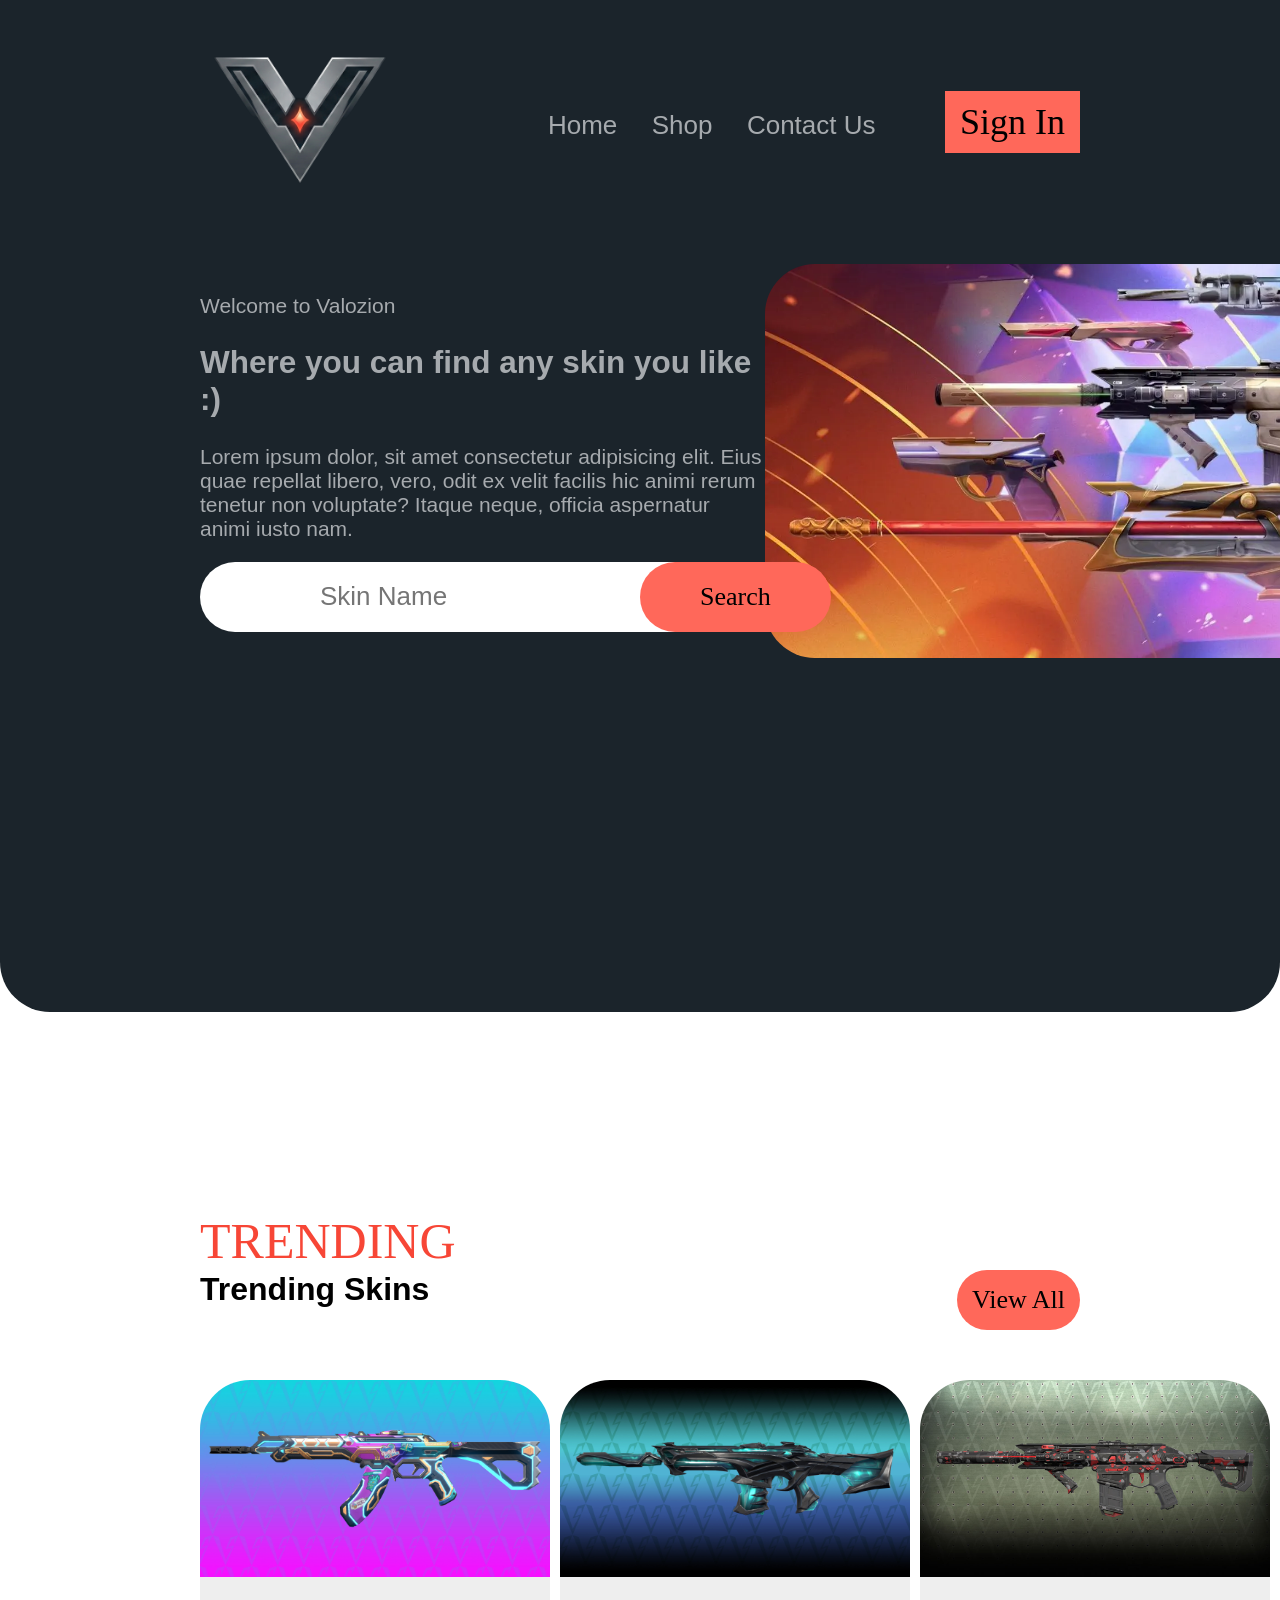
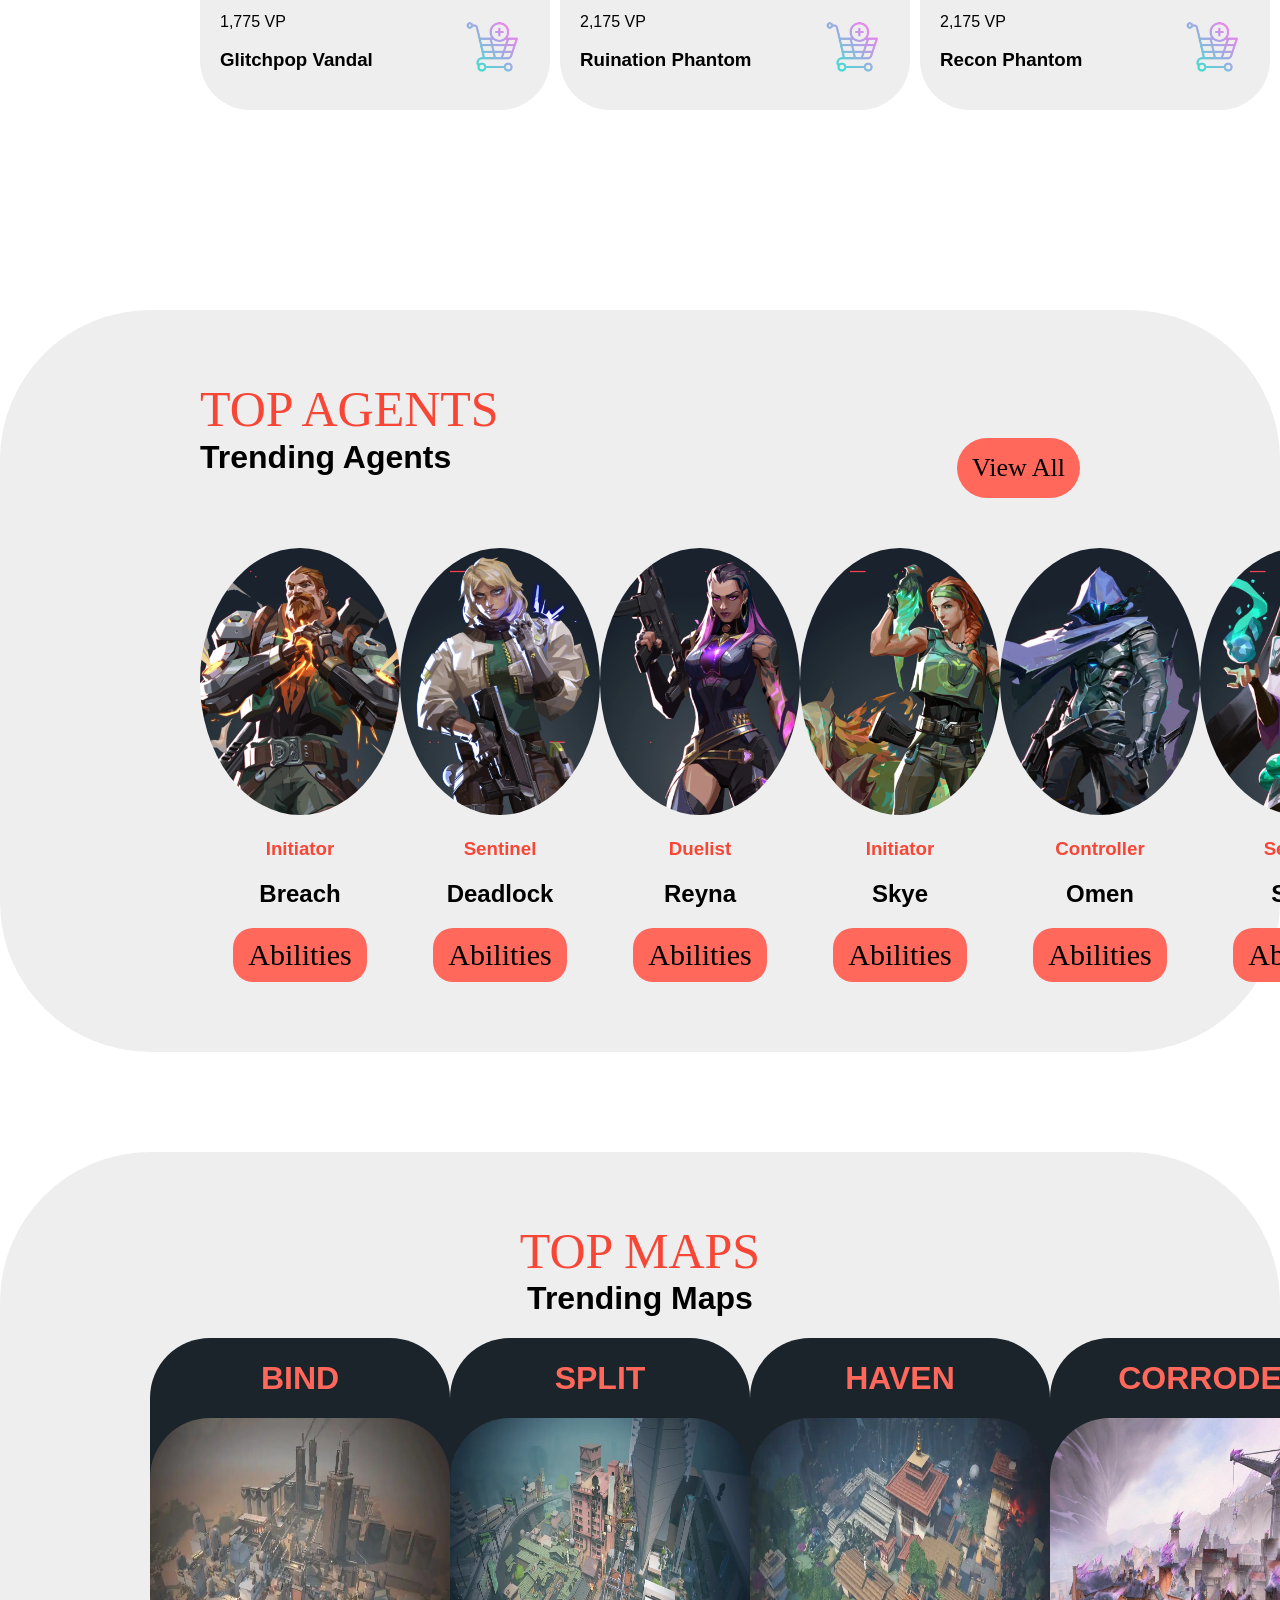
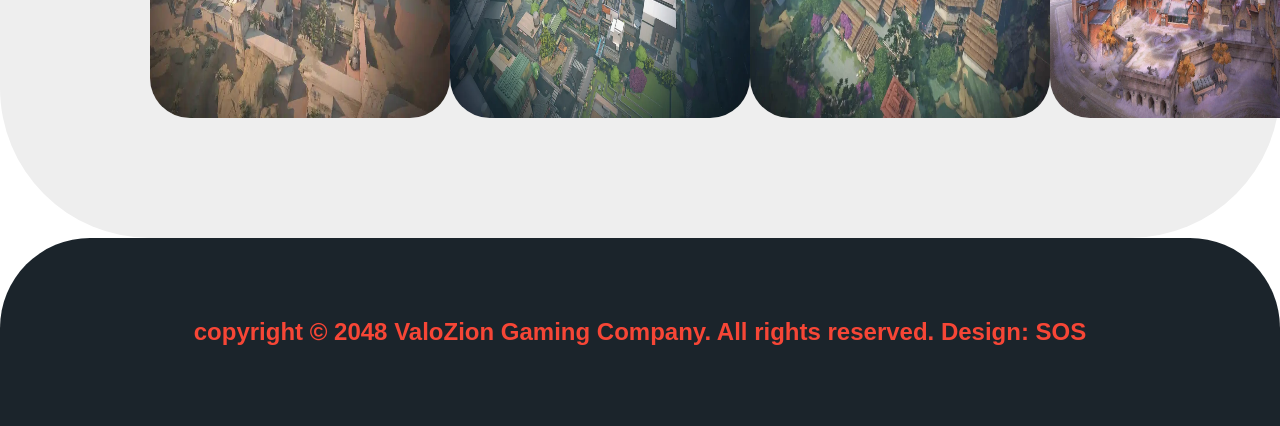
==== index.html @ fcae6635 "Update and rename main.html to index.html" ====
<!DOCTYPE html>
<html lang="en">
<head>
    <meta charset="UTF-8">
    <meta name="viewport" content="width=device-width, initial-scale=1.0">
    <title>ValoZion</title>
    <link rel="stylesheet" href="style.css">
    <link href="https://fonts.cdnfonts.com/css/valorant" rel="stylesheet">
    <link href="https://db.onlinewebfonts.com/c/561f38b1f4570de0fb8a39d691ab058c?family=Tungsten-Bold" rel="stylesheet">
    <link rel="icon" type="image/jpg" href="imgs/logo.png">
</head>
<body>

<!-- Header -->
    <div class="header">
        <a href="html.html">
            <img class="logo" src="imgs/logo.png" alt="Logo">
        </a>
        <div class="header-links">
            <a href="html.html">Home</a>
            <a href="#">Shop</a>
            <a href="contact.html" target="_blank">Contact Us</a>
            <button class="btn">Sign In</button>
        </div>
    </div>

<!-- Landing Page -->
    <div class="land-page">
        <div class="land-left-txt">
            <span>Welcome to Valozion</span>
            <h2>Where you can find any skin you like :)</h2>
            <p>Lorem ipsum dolor, sit amet consectetur adipisicing elit. Eius quae repellat libero, vero, odit ex velit facilis hic animi rerum tenetur non voluptate? Itaque neque, officia aspernatur animi iusto nam.</p>
            <div class="land-searchBar">
                <input type="text" placeholder="Skin Name">
                <button class="srch btn">Search</button>
            </div>
        </div>
        <div class="land-img">
            <img src="imgs/many.webp" alt="GlitchpopVandal" width="400px">
        </div>
    </div>

<!-- Skins Page -->
    <div class="trending-container">
        <span>Trending</span>
        <div class="trending-head">
            <h1>Trending Skins</h1>
            <button class="btn">View All</button>
        </div>

        <div class="trending-cards">
            <div class="trendCard">
                <img src="imgs/skin1.jpg" alt="">
                <div class="card-info">
                    <div class="card-name">
                        <p>1,775 VP</p>
                        <h3>Glitchpop Vandal</h3>
                    </div>
                    <a href="#">
                        <img src="imgs/cart.png" alt="">
                    </a>
                </div>
            </div>
            <div class="trendCard">
                <img src="imgs/skin2.jpg" alt="">
                <div class="card-info">
                    <div class="card-name">
                        <p>2,175 VP</p>
                        <h3>Ruination Phantom</h3>
                    </div>
                    <a href="#">
                        <img src="imgs/cart.png" alt="">
                    </a>
                </div>
            </div>
            <div class="trendCard">
                <img src="imgs/skin3.jpg" alt="">
                <div class="card-info">
                    <div class="card-name">
                        <p>2,175 VP</p>
                        <h3>Recon Phantom</h3>
                    </div>
                    <a href="#">
                        <img src="imgs/cart.png" alt="">
                    </a>
                </div>
            </div>
            <div class="trendCard">
                <img src="imgs/skin5.jpg" alt="">
                <div class="card-info">
                    <div class="card-name">
                        <p>6,575 VP</p>
                        <h3>Champions Karambit</h3>
                    </div>
                    <a href="#">
                        <img src="imgs/cart.png" alt="">
                    </a>
                </div>
            </div>
        </div>
    </div>
<!-- Top Agents -->
        <div class="top-agents-container">
            <span>Top Agents</span>
            <div class="top-agents-head">
                <h1>Trending Agents</h1>
                <button class="btn">View All</button>
            </div>

            <div class="top-agents-cards">
                <div class="topAgentCard">
                    <img src="imgs/top1.png" alt="">

                    <div class="topAgentInfo">
                        <h3>Initiator</h3>
                        <h2>Breach</h2>
                        <button class="btn">Abilities</button>
                    </div>
                </div>
                <div class="topAgentCard">
                    <img src="imgs/top2.png" alt="">

                    <div class="topAgentInfo">
                        <h3>Sentinel</h3>
                        <h2>Deadlock</h2>
                        <button class="btn">Abilities</button>
                    </div>
                </div>
                <div class="topAgentCard">
                    <img src="imgs/top3.png" alt="">

                    <div class="topAgentInfo">
                        <h3>Duelist</h3>
                        <h2>Reyna</h2>
                        <button class="btn">Abilities</button>
                    </div>
                </div>
                <div class="topAgentCard">
                    <img src="imgs/top4.png" alt="">

                    <div class="topAgentInfo">
                        <h3>Initiator</h3>
                        <h2>Skye</h2>
                        <button class="btn">Abilities</button>
                    </div>
                </div>
                <div class="topAgentCard">
                    <img src="imgs/top5.avif" alt="">

                    <div class="topAgentInfo">
                        <h3>Controller</h3>
                        <h2>Omen</h2>
                        <button class="btn">Abilities</button>
                    </div>
                </div>
                <div class="topAgentCard">
                    <img src="imgs/top6.avif" alt="">

                    <div class="topAgentInfo">
                        <h3>Sentinel</h3>
                        <h2>Sage</h2>
                        <button class="btn">Abilities</button>
                    </div>
                </div>
            </div>
        </div>
<!-- Top Maps -->
        <div class="maps-container">
            <span>Top Maps</span>
            <div class="maps-head">
                <h1>Trending Maps</h1>
            </div>

            <div class="maps-cards">
                <div class="mapCard">
                    <h1>BIND</h1>
                    <img src="imgs/map1-bind.webp" alt="">
                </div>
                <div class="mapCard">
                    <h1>SPLIT</h1>
                    <img src="imgs/map2-split.webp" alt="">
                </div>
                <div class="mapCard">
                    <h1>HAVEN</h1>
                    <img src="imgs/map3-haven.webp" alt="">
                </div>
                <div class="mapCard">
                    <h1>CORRODE</h1>
                    <img src="imgs/map4-corrode.jpg" alt="">
                </div>
                <div class="mapCard">
                    <h1>SUNSET</h1>
                    <img src="imgs/map5-sunset.jpg" alt="">
                </div>
            </div>
        </div>
<!-- Footer -->
        <div class="footer">
            <h2>copyright © 2048 ValoZion Gaming Company. All rights reserved. Design: SOS</h2>
        </div>
</body>
</html>
---- style.css ----
body{
    height: 100vh;
    display: flex;
    flex-direction: column;
    margin: 0;
    font-family: 'VALORANT', sans-serif;
}
.header{
    background-color: #1B242B;
    padding: 20px 200px;
    display: flex;
    justify-content: space-between;
    align-items: center;
}
.logo{
    width: 200px;
}
.btn{
    background-color: #ff685a;
    color: #000000;
    padding: 10px 15px;
    border: none;
    font-family: "Tungsten-Bold";
    font-size: 30px;
}
.btn:hover{
    color: #F74636;
    background-color: #cacdd147;
    border-radius: 20px;
    border: 0;
}
.header-links a{
    color: #A6AAAE;
    text-decoration: none;
    padding: 10px 15px;
    font-size: 26px;
}
.header-links a:hover{
    color: #F74636;
    background-color: #cacdd147;
    border-radius: 20px;
}
.header-links button{
    font-size: 36px;
    margin-left:50px ;
}

.land-page{
    background-color: #1B242B;
    display: flex;
    justify-content: space-between;
    padding: 20px 200px 350px 200px;
    align-items: center;
    color: #A6AAAE;
    border-radius: 0 0 50px 50px;
}
.land-left-txt{
    width: 600px;
    font-size: 21px;
}

.land-searchBar{
    display: flex;
    align-items: center;
}
.land-searchBar input{
    border-radius: 50px;
    padding: 20px 120px;
    border: none;
    outline: none;
    height: 30px;
    font-size: 26px;
}
.land-searchBar button{
    padding: 20px 60px;
    position: absolute;
    left: 640px;
}
.srch {
    font-family: "Tungsten-Bold";
    font-size: 26px;
    border-radius: 50px;
}
.srch:hover{
    border-radius: 50px;
    background-color: #36434d;
}
.land-img img{
    border-radius: 50px;
    width: 700px;
}

.trending-container{
    padding: 200px 200px 200px 200px;
}
.trending-container span{
    color: #F74636;
    font-family: Tungsten-Bold;
    font-size: 50px;
    text-transform: uppercase;
}
.trending-head{
    display: flex;
    align-items: center;
    justify-content: space-between;
}
.trending-head button{
    border-radius: 50px;
    font-size: 26px;
    padding: 15px;
}
.trending-head button:hover{
    border-radius: 50px;
    background-color: #1B242B;
}
.trending-head h1{
    margin-top: 0;
}

.trending-cards{
    display: flex;
    gap: 10px;
    margin-top: 50px;
    justify-content: space-between;
}
.trendCard{
    width: 350px;
}
.trendCard img{
    border-radius: 50px 50px 0 0;
    width: 350px;
    margin-bottom: 0;
    display: block;
}
.card-info{
    display: flex;
    align-items: center;
    justify-content: space-between;
    padding: 20px;
    background-color: #EEEEEE;
    border-radius: 0 0 50px 50px;
}
.card-info img{
    width: 70px;
}

.top-agents-container{
    background-color: #EEEEEE;
    padding: 70px 200px 70px 200px;
    border-radius: 150px;
}
.top-agents-container span{
    color: #F74636;
    font-family: Tungsten-Bold;
    font-size: 50px;
    text-transform: uppercase;
}
.top-agents-head{
    display: flex;
    align-items: center;
    justify-content: space-between;
}
.top-agents-head button{
    border-radius: 50px;
    font-size: 26px;
    padding: 15px;
}
.top-agents-head button:hover{
    border-radius: 50px;
    background-color: #1B242B;
}
.top-agents-head h1{
    margin-top: 0;
}

.top-agents-cards{
    display: flex;
    justify-content: space-between;
    margin-top: 50px;
}
.topAgentCard{
    width: 200px;
}
.topAgentCard img{
    width: 200px;
    border-radius: 50%;
}
.topAgentInfo{
    text-align: center;
}
.topAgentInfo h3{
    color: #F74636;
}
.topAgentInfo button{
    border-radius: 20px;
}
.topAgentInfo button:hover{
    background-color: #1B242B;
}
.center {
  display: flex;
  justify-content: center;
  align-items: center;
}

.maps-container{
    background-color: #EEEEEE;
    margin-top: 100px;
    padding: 70px 150px 200px 150px;
    border-radius: 150px;
    text-align: center;
}
.maps-container span{
    color: #F74636;
    font-family: Tungsten-Bold;
    font-size: 50px;
    text-transform: uppercase;
}
.maps-head h1{
    margin-top: 0;
}

.maps-cards{
    /* background-color: black; */
    display: flex;
    justify-content: space-between;
}
.mapCard{
    background-color: #1B242B;
    width: 300px;
    height: 300px;
    border-radius: 60px 60px 40px 40px;
}
.mapCard img{
    width: 300px;
    height: 300px;
    border-radius: 60px 60px 40px 40px;
}
.mapCard h1{
    /* margin-top: 100px; */
    /* padding-top:18px ; */
    color: #ff685a;
}
.mapCard:hover{
    transform: scale(1.05);
    transition: 0.8s;
}

.footer{
    width: 100%;
    background-color: #1B242B;
    margin-top: auto;
    padding: 60px 0px;
    text-align: center;
    border-radius: 90px 90px 0 0;
    color: #F74636;
}

.form-container {
    display: flex;
    padding: 40px;
    margin: auto;
    justify-content: center;
    max-width: 1300px;
}
.form-container form {
    background-color: #EEEEEE;
    display: flex;
    justify-content: space-around;
    flex-direction: column;
    width: 400px;
    max-width: 400px;
    padding: 20px;
    border-radius: 20px;
    height: 450px;
}
.form-container form input, textarea {
    outline: none;
    border: none;
    padding-left: 20px;
    font-size: large;
}
.form-container input {
    height: 50px;
    border-radius: 50px;
}
.form-container textarea {
    border-radius: 20px;
    padding-top: 10px;
    resize: none;
}
.form-container button{
    border-radius: 50px;
}
.form-container button:hover{
    border-radius: 50px;
    background-color: #1B242B;
}
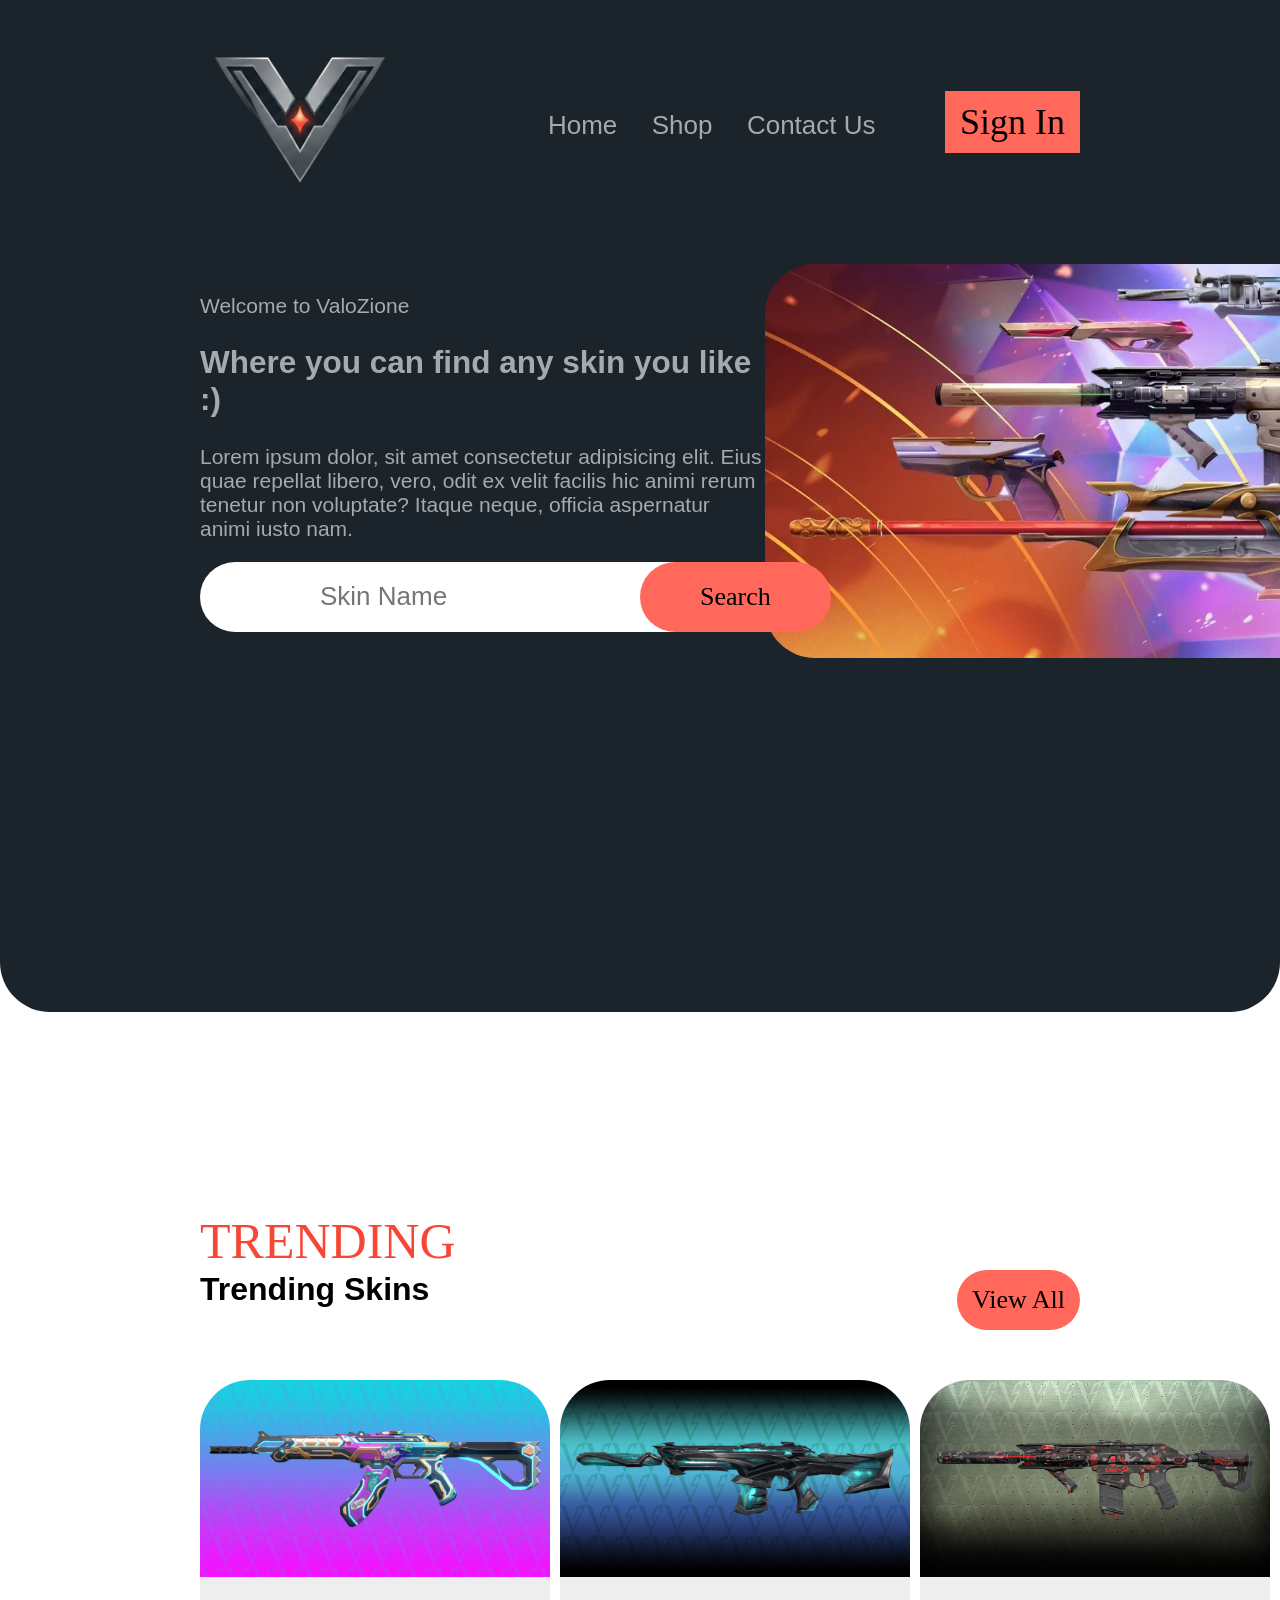
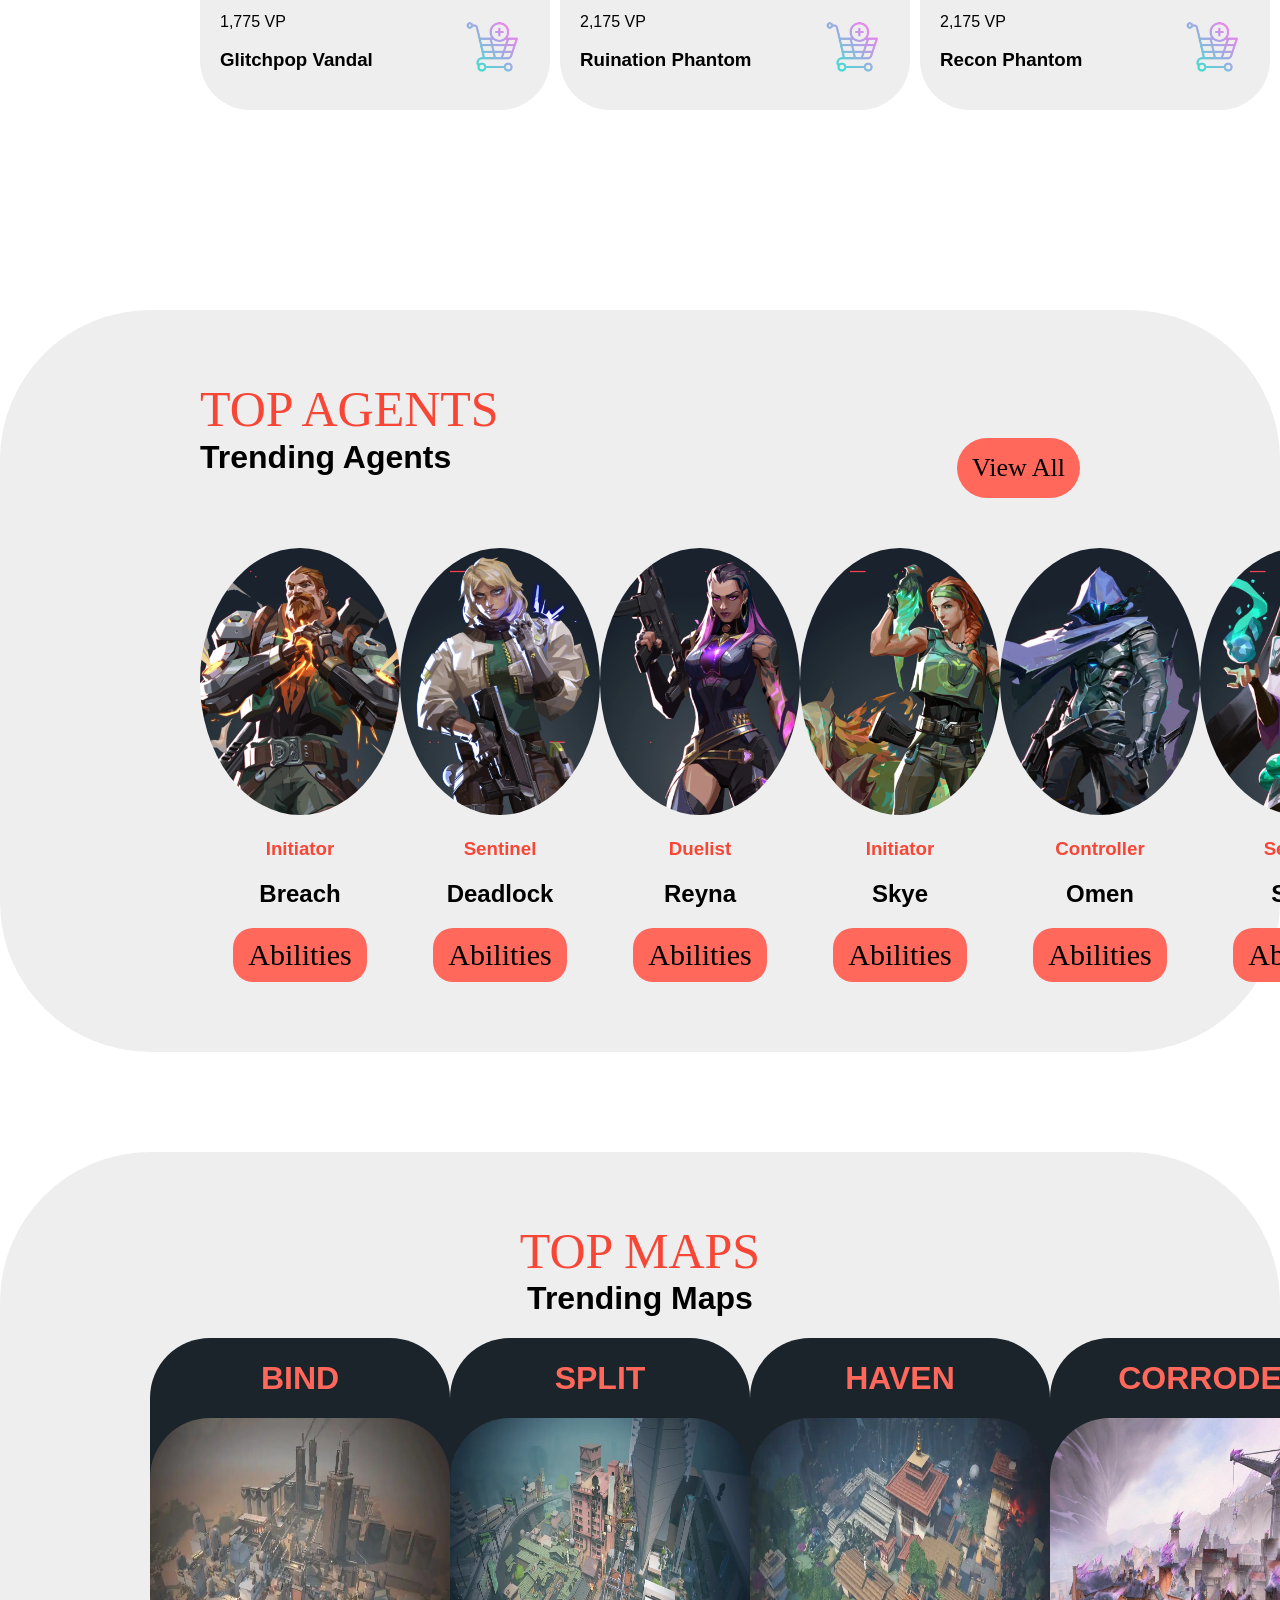
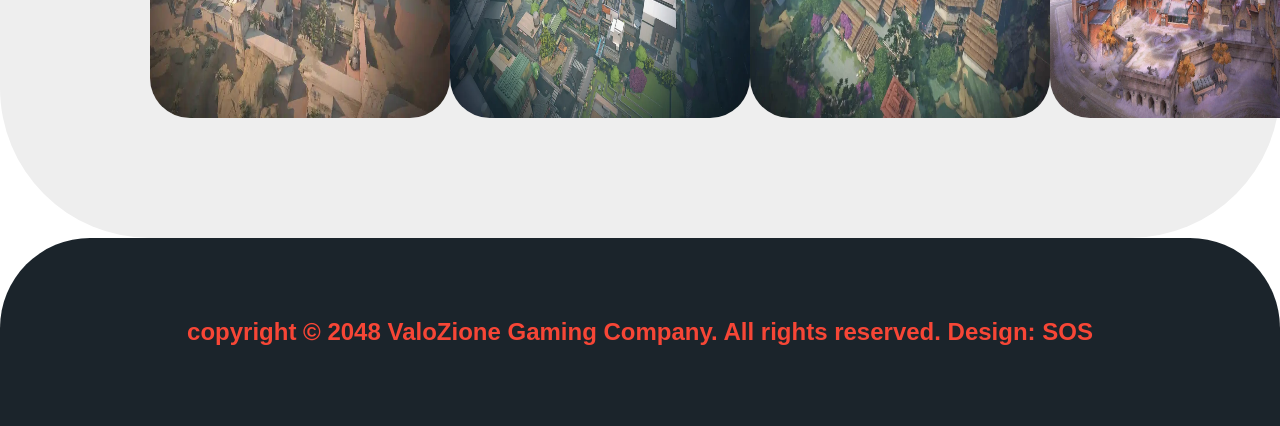
==== commit 0483e2c8: "Fix typo in title and company name" ====
--- a/index.html
+++ b/index.html
@@ -3,7 +3,7 @@
 <head>
     <meta charset="UTF-8">
     <meta name="viewport" content="width=device-width, initial-scale=1.0">
-    <title>ValoZion</title>
+    <title>ValoZione</title>
     <link rel="stylesheet" href="style.css">
     <link href="https://fonts.cdnfonts.com/css/valorant" rel="stylesheet">
     <link href="https://db.onlinewebfonts.com/c/561f38b1f4570de0fb8a39d691ab058c?family=Tungsten-Bold" rel="stylesheet">
@@ -13,11 +13,11 @@
 
 <!-- Header -->
     <div class="header">
-        <a href="html.html">
+        <a href="index.html">
             <img class="logo" src="imgs/logo.png" alt="Logo">
         </a>
         <div class="header-links">
-            <a href="html.html">Home</a>
+            <a href="index.html">Home</a>
             <a href="#">Shop</a>
             <a href="contact.html" target="_blank">Contact Us</a>
             <button class="btn">Sign In</button>
@@ -27,7 +27,7 @@
 <!-- Landing Page -->
     <div class="land-page">
         <div class="land-left-txt">
-            <span>Welcome to Valozion</span>
+            <span>Welcome to ValoZione</span>
             <h2>Where you can find any skin you like :)</h2>
             <p>Lorem ipsum dolor, sit amet consectetur adipisicing elit. Eius quae repellat libero, vero, odit ex velit facilis hic animi rerum tenetur non voluptate? Itaque neque, officia aspernatur animi iusto nam.</p>
             <div class="land-searchBar">
@@ -196,7 +196,9 @@
         </div>
 <!-- Footer -->
         <div class="footer">
-            <h2>copyright © 2048 ValoZion Gaming Company. All rights reserved. Design: SOS</h2>
+            <h2>copyright © 2048 ValoZione Gaming Company. All rights reserved. Design: SOS</h2>
         </div>
 </body>
 </html>
+
+
